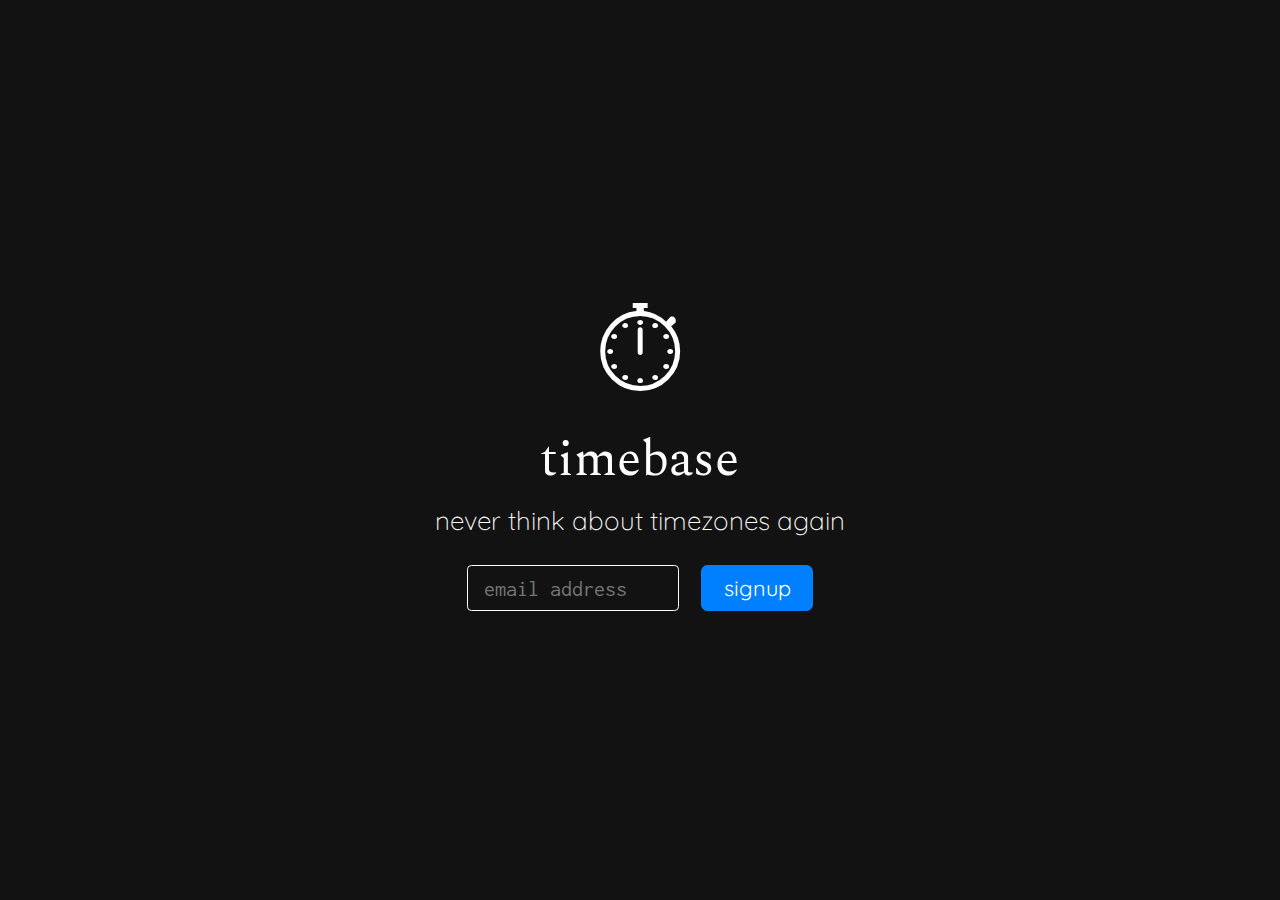
==== index.html @ 1eff5ffc "Initial commit" ====
<!DOCTYPE HTML>
<html lang="en">

<head>
	<link rel="icon" href="favicon.png" type="image/png">
	<title>Timebase</title>
	<meta charset="utf-8" />
	<meta name="viewport" content="width=device-width,initial-scale=1,user-scalable=no" />
	<meta name="description" content="Never think of timezones again" />
	<meta property="og:site_name" content="Timebase" />
	<meta property="og:title" content="Timebase" />
	<meta property="og:type" content="article" />
	<meta property="og:image" content="https://timebase.xyz/card.png" />
	<meta property="og:description" content="Never think of timezones again" />
	<meta property="og:url" content="https://timebase.xyz" />
	<meta property="twitter:card" content="summary_large_image" />
	<link href="https://fonts.googleapis.com/css?family=Spectral:400,400italic%7CQuicksand:300,300italic,400,400italic%7CInconsolata:400,400italic" rel="stylesheet" type="text/css" />
	<link href="style.css" rel="stylesheet" />
</head>

<body>
	<div id="wrapper">
		<div id="main">
			<div class="inner">
				<h1 id="logo">⏱</h1>
				<p id="wordmark">timebase</p>
				<p id="tagline">never think about timezones again</p>
				<form id="sub" method="post" action="https://formspree.io/amrith@feathrd.co">
					<div class="inner">
						<div class="field">
							<input type="email" name="email" id="sub-email" placeholder="email address" maxlength="128" />
						</div>
						<div class="actions">
							<button type="submit">signup</button>
						</div>
					</div>
				</form>
			</div>
		</div>
	</div>
	<script src="script.js"></script>
</body>

</html>
---- style.css ----
html, body, div, span, applet, object, iframe, h1, h2, h3, h4, h5, h6, p, blockquote, pre, a, abbr, acronym, address, big, cite, code, del, dfn, em, img, ins, kbd, q, s, samp, small, strike, strong, sub, sup, tt, var, b, u, i, center, dl, dt, dd, ol, ul, li, fieldset, form, label, legend, table, caption, tbody, tfoot, thead, tr, th, td, article, aside, canvas, details, embed, figure, figcaption, footer, header, hgroup, menu, nav, output, ruby, section, summary, time, mark, audio,
video {
	margin: 0;
	padding: 0;
	border: 0;
	font-size: 100%;
	font: inherit;
	vertical-align: baseline;
}
article, aside, details, figcaption, figure, footer, header, hgroup, menu, nav,
section {
	display: block;
}
body {
	line-height: 1;
}
ol,
ul {
	list-style: none;
}
blockquote,
q {
	quotes: none;
}
blockquote:before,
blockquote:after,
q:before,
q:after {
	content: '';
	content: none;
}
table {
	border-collapse: collapse;
	border-spacing: 0;
}
body {
	-webkit-text-size-adjust: none
}
mark {
	background-color: transparent;
	color: inherit
}
input::-moz-focus-inner {
	border: 0;
	padding: 0
}
input[type="text"],
input[type="email"],
select,
textarea {
	-moz-appearance: none;
	-webkit-appearance: none;
	-ms-appearance: none;
	appearance: none
}
*,
*:before,
*:after {
	box-sizing: border-box;
}
body {
	min-width: 320px;
	min-height: 100vh;
	line-height: 1.0;
	word-wrap: break-word;
	overflow-x: hidden;
	background-color: #121212;
}
strong {
	color: inherit;
	font-weight: bolder;
}
em {
	font-style: italic;
}
code {
	font-family: 'Lucida Console', 'Courier New', 'monospace';
	font-weight: normal;
	text-indent: 0;
	letter-spacing: 0;
	font-size: 0.9em;
	margin: 0 0.25em;
	padding: 0.25em 0.5em;
	background-color: rgba(144, 144, 144, 0.25);
	border-radius: 0.25em;
}
mark {
	background-color: rgba(144, 144, 144, 0.25);
}
a {
	-moz-transition: color 0.25s ease, background-color 0.25s ease, border-color 0.25s ease;
	-webkit-transition: color 0.25s ease, background-color 0.25s ease, border-color 0.25s ease;
	-ms-transition: color 0.25s ease, background-color 0.25s ease, border-color 0.25s ease;
	transition: color 0.25s ease, background-color 0.25s ease, border-color 0.25s ease;
	color: inherit;
	text-decoration: underline;
}
s {
	text-decoration: line-through;
}
html {
	font-size: 18pt;
}
#wrapper {
	-webkit-overflow-scrolling: touch;
	display: -moz-flex;
	display: -webkit-flex;
	display: -ms-flex;
	display: flex;
	-moz-flex-direction: column;
	-webkit-flex-direction: column;
	-ms-flex-direction: column;
	flex-direction: column;
	-moz-align-items: center;
	-webkit-align-items: center;
	-ms-align-items: center;
	align-items: center;
	-moz-justify-content: center;
	-webkit-justify-content: center;
	-ms-justify-content: center;
	justify-content: center;
	min-height: 100vh;
	position: relative;
	z-index: 2;
	overflow: hidden;
}
#main {
	display: -moz-flex;
	display: -webkit-flex;
	display: -ms-flex;
	display: flex;
	position: relative;
	max-width: 100%;
	z-index: 1;
	-moz-align-items: center;
	-webkit-align-items: center;
	-ms-align-items: center;
	align-items: center;
	-moz-justify-content: center;
	-webkit-justify-content: center;
	-ms-justify-content: center;
	justify-content: center;
	-moz-flex-grow: 0;
	-webkit-flex-grow: 0;
	-ms-flex-grow: 0;
	flex-grow: 0;
	-moz-flex-shrink: 0;
	-webkit-flex-shrink: 0;
	-ms-flex-shrink: 0;
	flex-shrink: 0;
	text-align: center;
}
#main > .inner {
	position: relative;
	z-index: 1;
	border-radius: inherit;
	padding: 3rem 3rem;
	max-width: 100%;
	width: 40rem;
}
#main > .inner > * {
	margin-top: 0.75rem;
	margin-bottom: 0.75rem;
}
#main > .inner >:first-child {
	margin-top: 0 !important;
}
#main > .inner >:last-child {
	margin-bottom: 0 !important;
}
#main > .inner > .full {
	margin-left: calc(-3rem);
	width: calc(100% + 6rem + 0.4725px);
	max-width: calc(100% + 6rem + 0.4725px);
}
#main > .inner > .full:first-child {
	margin-top: -3rem !important;
	border-top-left-radius: inherit;
	border-top-right-radius: inherit;
}
#main > .inner > .full:last-child {
	margin-bottom: -3rem !important;
	border-bottom-left-radius: inherit;
	border-bottom-right-radius: inherit;
}
#main > .inner > .full.screen {
	width: 100vw;
	max-width: 100vw;
	position: relative;
	border-radius: 0 !important;
	left: 50%;
	right: auto;
	margin-left: -50vw;
}
h1 br + br,
h2 br + br,
h3 br + br,
p br + br {
	display: block;
	content: ' ';
	margin-top: 0.6rem;
}
h1 .li,
h2 .li,
h3 .li,
p .li {
	display: list-item;
	padding-left: 0.5em;
	margin: 0.75em 0 0 1em;
}
#wordmark br + br {
	margin-top: 0.9rem;
}
#wordmark {
	font-family: 'Spectral', 'serif';
	font-size: 2.875em;
	line-height: 1.5;
}
#tagline br + br {
	margin-top: 0.45rem;
}
#tagline {
	font-family: 'Quicksand', 'sans-serif';
	font-size: 1.5em;
	line-height: 0.75;
	font-weight: 300;
}
h1,
h2,
h3,
p {
	color: #FFFFFF;
	font-family: 'BlinkMacSystemFont', 'Segoe UI', 'Roboto', 'Helvetica Neue', 'Arial', 'sans-serif', 'Apple Color Emoji', 'Segoe UI Emoji', 'Segoe UI Symbol';
	font-size: 7em;
	line-height: 1;
	font-weight: 400;
}
form .inner {
	display: -moz-inline-flex;
	display: -webkit-inline-flex;
	display: -ms-inline-flex;
	display: inline-flex;
	max-width: 100%;
	-moz-flex-wrap: wrap;
	-webkit-flex-wrap: wrap;
	-ms-flex-wrap: wrap;
	flex-wrap: wrap;
	-moz-flex-direction: column;
	-webkit-flex-direction: column;
	-ms-flex-direction: column;
	flex-direction: column;
}
form input[type="text"],
form input[type="email"],
form textarea,
form select {
	text-align: left;
	display: block;
	background-color: transparent;
	border: 0;
	width: 100%;
	outline: 0;
}
form textarea {
	height: 10rem;
}
form select {
	background-size: 1rem;
	background-repeat: no-repeat;
	text-overflow: ellipsis;
	-webkit-appearance: none;
}
form select option {
	background-color: white;
	color: black;
}
form select::-ms-expand {
	display: none;
}
form input[type="checkbox"] {
	-webkit-appearance: none;
	display: block;
	float: left;
	margin-right: -2rem;
	opacity: 0;
	width: 1rem;
	z-index: -1;
}
form input[type="checkbox"] + label {
	display: -moz-inline-flex;
	display: -webkit-inline-flex;
	display: -ms-inline-flex;
	display: inline-flex;
	text-align: left;
	line-height: 1.6;
	-moz-align-items: center;
	-webkit-align-items: center;
	-ms-align-items: center;
	align-items: center;
}
form input[type="checkbox"] + label:before {
	content: '';
	display: inline-block;
	background-position: center;
	background-repeat: no-repeat;
	vertical-align: middle;
	cursor: pointer;
	-moz-flex-grow: 0;
	-webkit-flex-grow: 0;
	-ms-flex-grow: 0;
	flex-grow: 0;
	-moz-flex-shrink: 0;
	-webkit-flex-shrink: 0;
	-ms-flex-shrink: 0;
	flex-shrink: 0;
}
form .actions {
	max-width: 100%;
}
form button {
	display: inline-block;
	background-color: transparent;
	border: 0;
	cursor: pointer;
	text-align: center;
	max-width: 100%;
	white-space: nowrap;
	-moz-transition: opacity 0.35s ease, color 0.25s ease, background-color 0.25s ease, border-color 0.25s ease;
	-webkit-transition: opacity 0.35s ease, color 0.25s ease, background-color 0.25s ease, border-color 0.25s ease;
	-ms-transition: opacity 0.35s ease, color 0.25s ease, background-color 0.25s ease, border-color 0.25s ease;
	transition: opacity 0.35s ease, color 0.25s ease, background-color 0.25s ease, border-color 0.25s ease;
}
form button:disabled {
	opacity: 0.35;
	cursor: default;
	-moz-pointer-events: none;
	-webkit-pointer-events: none;
	-ms-pointer-events: none;
	pointer-events: none;
}
@-moz-keyframes button-spinner {
	0% {
		-moz-transform: rotate(0deg);
		-webkit-transform: rotate(0deg);
		-ms-transform: rotate(0deg);
		transform: rotate(0deg);
	}
	100% {
		-moz-transform: rotate(360deg);
		-webkit-transform: rotate(360deg);
		-ms-transform: rotate(360deg);
		transform: rotate(360deg);
	}
}
@-webkit-keyframes button-spinner {
	0% {
		-moz-transform: rotate(0deg);
		-webkit-transform: rotate(0deg);
		-ms-transform: rotate(0deg);
		transform: rotate(0deg);
	}
	100% {
		-moz-transform: rotate(360deg);
		-webkit-transform: rotate(360deg);
		-ms-transform: rotate(360deg);
		transform: rotate(360deg);
	}
}
@-ms-keyframes button-spinner {
	0% {
		-moz-transform: rotate(0deg);
		-webkit-transform: rotate(0deg);
		-ms-transform: rotate(0deg);
		transform: rotate(0deg);
	}
	100% {
		-moz-transform: rotate(360deg);
		-webkit-transform: rotate(360deg);
		-ms-transform: rotate(360deg);
		transform: rotate(360deg);
	}
}
@keyframes button-spinner {
	0% {
		-moz-transform: rotate(0deg);
		-webkit-transform: rotate(0deg);
		-ms-transform: rotate(0deg);
		transform: rotate(0deg);
	}
	100% {
		-moz-transform: rotate(360deg);
		-webkit-transform: rotate(360deg);
		-ms-transform: rotate(360deg);
		transform: rotate(360deg);
	}
}
#sub {
	margin-top: 2rem !important;
	margin-bottom: 2rem !important;
}
#sub .inner > * {
	margin: 1.25rem 0 0 0;
	margin: 0 0 0 1.25rem;
}
#sub .inner >:first-child {
	margin: 0;
	margin: 0;
}
#sub .inner {
	width: 20rem;
	-moz-flex-wrap: nowrap;
	-webkit-flex-wrap: nowrap;
	-ms-flex-wrap: nowrap;
	flex-wrap: nowrap;
	-moz-flex-direction: row;
	-webkit-flex-direction: row;
	-ms-flex-direction: row;
	flex-direction: row;
}
#sub input[type="text"],
#sub input[type="email"],
#sub textarea,
#sub select,
#sub label {
	font-size: 1.25em;
	font-family: 'Inconsolata', 'monospace';
	font-weight: 400;
	border-radius: 0.25rem;
}
#sub input[type="text"],
#sub input[type="email"],
#sub textarea,
#sub select {
	color: rgba(255, 255, 255, 0.788);
	border: solid 1px #FFFFFF;
}
#sub label {
	color: rgba(255, 255, 255, 0.788);
}
#sub input[type="text"],
#sub input[type="email"],
#sub select {
	height: 2.625rem;
	line-height: 2.625rem;
	padding: 0 0.91875rem;
}
#sub textarea {
	padding: 0.91875rem;
	height: 8rem;
}
#sub select {
	background-image: url("data:image/svg+xml;charset=utf8,%3Csvg xmlns='http://www.w3.org/2000/svg' width='504' height='552' preserveAspectRatio='none' viewBox='0 0 504 552'%3E%3Cpath d='M483.9,210.9L252,442.9L20.1,210.9l67.9-67.9L252,307.1l164.1-164.1L483.9,210.9z' fill='%23FFFFFF' /%3E%3C/svg%3E");
	background-position: calc(100% - 0.91875rem) center;
	padding-right: 2.71875rem;
}
#sub input[type="checkbox"] + label:before {
	border-radius: 0.25rem;
	color: rgba(255, 255, 255, 0.788);
	border: solid 1px #FFFFFF;
	width: 1.96875rem;
	height: 1.96875rem;
	margin-right: 0.984375rem;
	background-size: 1.115625rem;
}
#sub input[type="checkbox"]:checked + label:before {
	background-image: url("data:image/svg+xml;charset=utf8,%3Csvg xmlns='http://www.w3.org/2000/svg' width='648' height='552' preserveAspectRatio='none' viewBox='0 0 648 552'%3E%3Cpath d='M225.3,517.7L2.1,293.1l68.1-67.7L226,382.3L578.1,35.6l67.4,68.4L225.3,517.7z' fill='rgba(255,255,255,0.788)' /%3E%3C/svg%3E");
}
#sub button {
	height: 2.625rem;
	line-height: 2.625rem;
	padding: 0 1.3125rem;
	font-size: 1.25em;
	font-family: 'Quicksand', 'sans-serif';
	font-weight: 400;
	border-radius: 0.375rem;
	background-color: #0080FF;
	color: #FFFFFF;
	position: relative;
}
#sub .inner .field {
	width: 100%;
	-moz-flex-grow: 1;
	-webkit-flex-grow: 1;
	-ms-flex-grow: 1;
	flex-grow: 1;
	-moz-flex-shrink: 1;
	-webkit-flex-shrink: 1;
	-ms-flex-shrink: 1;
	flex-shrink: 1;
}
#sub .inner .actions {
	-moz-flex-grow: 0;
	-webkit-flex-grow: 0;
	-ms-flex-grow: 0;
	flex-grow: 0;
	-moz-flex-shrink: 0;
	-webkit-flex-shrink: 0;
	-ms-flex-shrink: 0;
	flex-shrink: 0;
}
#sub button:before {
	-moz-pointer-events: none;
	-webkit-pointer-events: none;
	-ms-pointer-events: none;
	pointer-events: none;
	content: '';
	display: block;
	width: 1.96875rem;
	height: 1.96875rem;
	position: absolute;
	top: 50%;
	left: 50%;
	margin: -0.984375rem 0 0 -0.984375rem;
	-moz-animation: button-spinner 1s infinite linear;
	-webkit-animation: button-spinner 1s infinite linear;
	-ms-animation: button-spinner 1s infinite linear;
	animation: button-spinner 1s infinite linear;
	-moz-transition: opacity 0.25s ease;
	-webkit-transition: opacity 0.25s ease;
	-ms-transition: opacity 0.25s ease;
	transition: opacity 0.25s ease;
	-moz-transition-delay: 0s;
	-webkit-transition-delay: 0s;
	-ms-transition-delay: 0s;
	transition-delay: 0s;
	opacity: 0;
	background-image: url('[data-uri]');
	background-position: center;
	background-repeat: no-repeat;
	background-size: 1.96875rem;
}
#sub button.waiting {
	color: transparent;
}
#sub button.waiting:before {
	opacity: 1.0;
	-moz-transition-delay: 0.125s;
	-webkit-transition-delay: 0.125s;
	-ms-transition-delay: 0.125s;
	transition-delay: 0.125s;
}
#sub input[name="post"] {
	display: none;
}
#sub::-webkit-input-placeholder {
	color: rgba(255, 255, 255, 0.788);
	opacity: 0.55;
}
#sub:-moz-placeholder {
	color: rgba(255, 255, 255, 0.788);
	opacity: 0.55;
}
#sub::-moz-placeholder {
	color: rgba(255, 255, 255, 0.788);
	opacity: 0.55;
}
#sub:-ms-input-placeholder {
	color: rgba(255, 255, 255, 0.788);
	opacity: 0.55;
}
@media (max-width: 1680px) {
	html {
		font-size: 13pt;
	}
}
@media (max-width: 1280px) {
	html {
		font-size: 13pt;
	}
}
@media (max-width: 980px) {
	html {
		font-size: 11pt;
	}
}
@media (max-width: 736px) {
	html {
		font-size: 11pt;
	}
	#main > .inner {
		padding: 3rem 2rem;
	}
	#main > .inner > * {
		margin-top: 0.75rem;
		margin-bottom: 0.75rem;
	}
	#main > .inner > .full {
		margin-left: calc(-2rem);
		width: calc(100% + 4rem + 0.4725px);
		max-width: calc(100% + 4rem + 0.4725px);
	}
	#main > .inner > .full:first-child {
		margin-top: -3rem !important;
	}
	#main > .inner > .full:last-child {
		margin-bottom: -3rem !important;
	}
	#main > .inner > .full.screen {
		margin-left: -50vw;
	}
	#logo {
		font-size: 3.5em;
	}
	#sub {
		margin-top: 1.5rem !important;
		margin-bottom: 1.5rem !important;
	}
	#sub .inner {
		-moz-flex-direction: column;
		-webkit-flex-direction: column;
		-ms-flex-direction: column;
		flex-direction: column;
	}
	#sub .inner .field {
		-moz-flex-grow: 0;
		-webkit-flex-grow: 0;
		-ms-flex-grow: 0;
		flex-grow: 0;
	}
	#sub .inner > * {
		margin: 1.25rem 0 0 0;
	}
	#sub .inner >:first-child {
		margin: 0;
	}
}
@media (max-width: 480px) {
	#main > .inner > * {
		margin-top: 0.65625rem;
		margin-bottom: 0.65625rem;
	}
	#sub button {
		width: 100%;
		max-width: 32rem;
	}
}
@media (max-width: 360px) {
	#main > .inner {
		padding: 2.25rem 1.5rem;
	}
	#main > .inner > * {
		margin-top: 0.5625rem;
		margin-bottom: 0.5625rem;
	}
	#main > .inner > .full {
		margin-left: calc(-1.5rem);
		width: calc(100% + 3rem + 0.4725px);
		max-width: calc(100% + 3rem + 0.4725px);
	}
	#main > .inner > .full:first-child {
		margin-top: -2.25rem !important;
	}
	#main > .inner > .full:last-child {
		margin-bottom: -2.25rem !important;
	}
	#main > .inner > .full.screen {
		margin-left: -50vw;
	}
	#wordmark {
		font-size: 2em;
	}
}
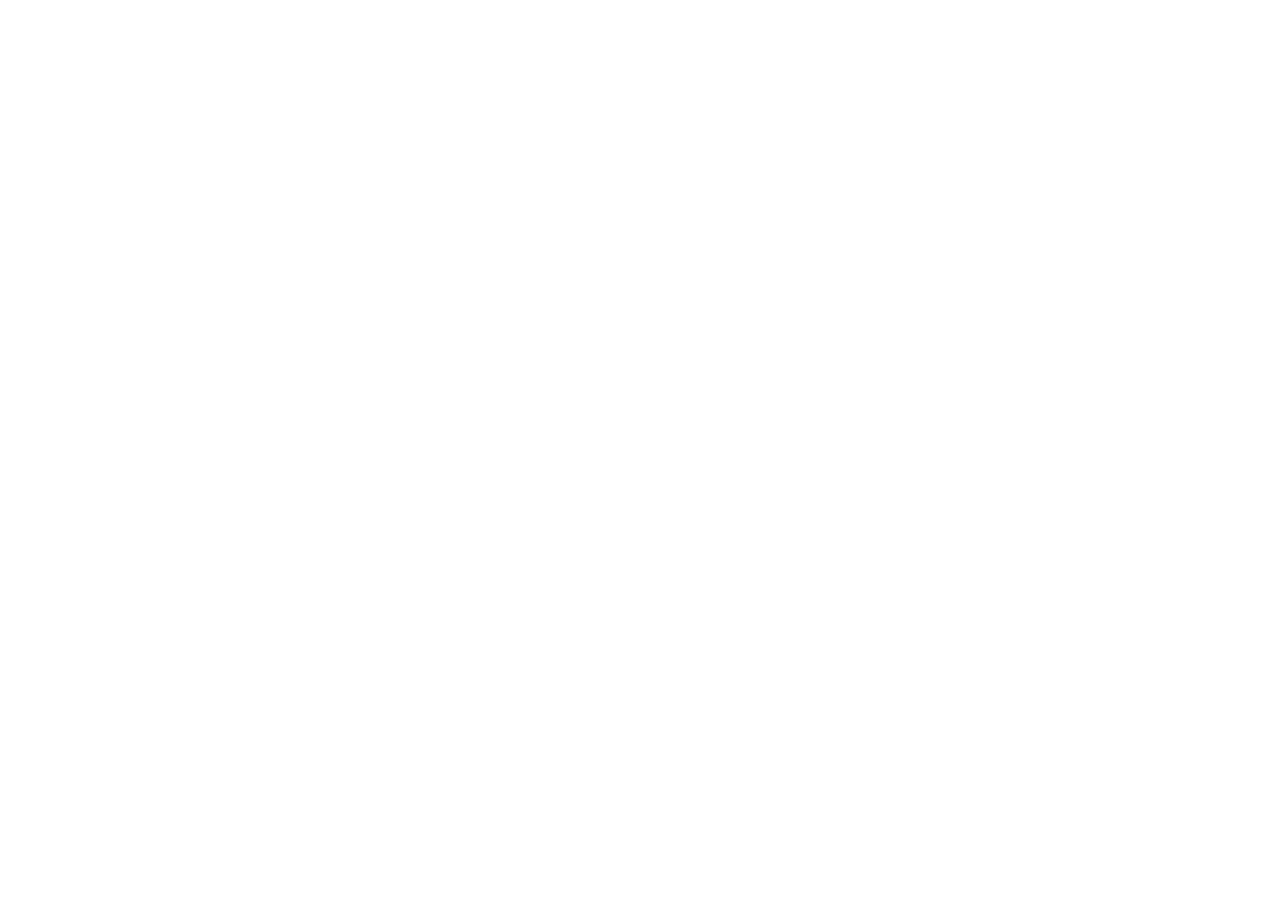
==== commit ba2e5b6a: "Create index.html" ====
--- a/index.html
+++ b/index.html
@@ -1,8 +1,5 @@
-<!DOCTYPE HTML>
-<html lang="en">
-
-<head>
-	<link rel="icon" href="favicon.png" type="image/png">
+<html>
+  <link rel="icon" href="favicon.png" type="image/png">
 	<title>Timebase</title>
 	<meta charset="utf-8" />
 	<meta name="viewport" content="width=device-width,initial-scale=1,user-scalable=no" />
@@ -14,31 +11,9 @@
 	<meta property="og:description" content="Never think of timezones again" />
 	<meta property="og:url" content="https://timebase.xyz" />
 	<meta property="twitter:card" content="summary_large_image" />
-	<link href="https://fonts.googleapis.com/css?family=Spectral:400,400italic%7CQuicksand:300,300italic,400,400italic%7CInconsolata:400,400italic" rel="stylesheet" type="text/css" />
-	<link href="style.css" rel="stylesheet" />
-</head>
-
-<body>
-	<div id="wrapper">
-		<div id="main">
-			<div class="inner">
-				<h1 id="logo">⏱</h1>
-				<p id="wordmark">timebase</p>
-				<p id="tagline">never think about timezones again</p>
-				<form id="sub" method="post" action="https://formspree.io/amrith@feathrd.co">
-					<div class="inner">
-						<div class="field">
-							<input type="email" name="email" id="sub-email" placeholder="email address" maxlength="128" />
-						</div>
-						<div class="actions">
-							<button type="submit">signup</button>
-						</div>
-					</div>
-				</form>
-			</div>
-		</div>
-	</div>
-	<script src="script.js"></script>
-</body>
-
+  <body>
+    <iframe src="https://producthunt.com/upcoming/timebase" style="position:fixed; top:0px; left:0px; bottom:0px; right:0px; width:100%; height:100%; border:none; margin:0; padding:0; overflow:hidden; z-index:999999;">
+       Your browser doesn't support iframes 🤔
+    </iframe>
+  </body>
 </html>
